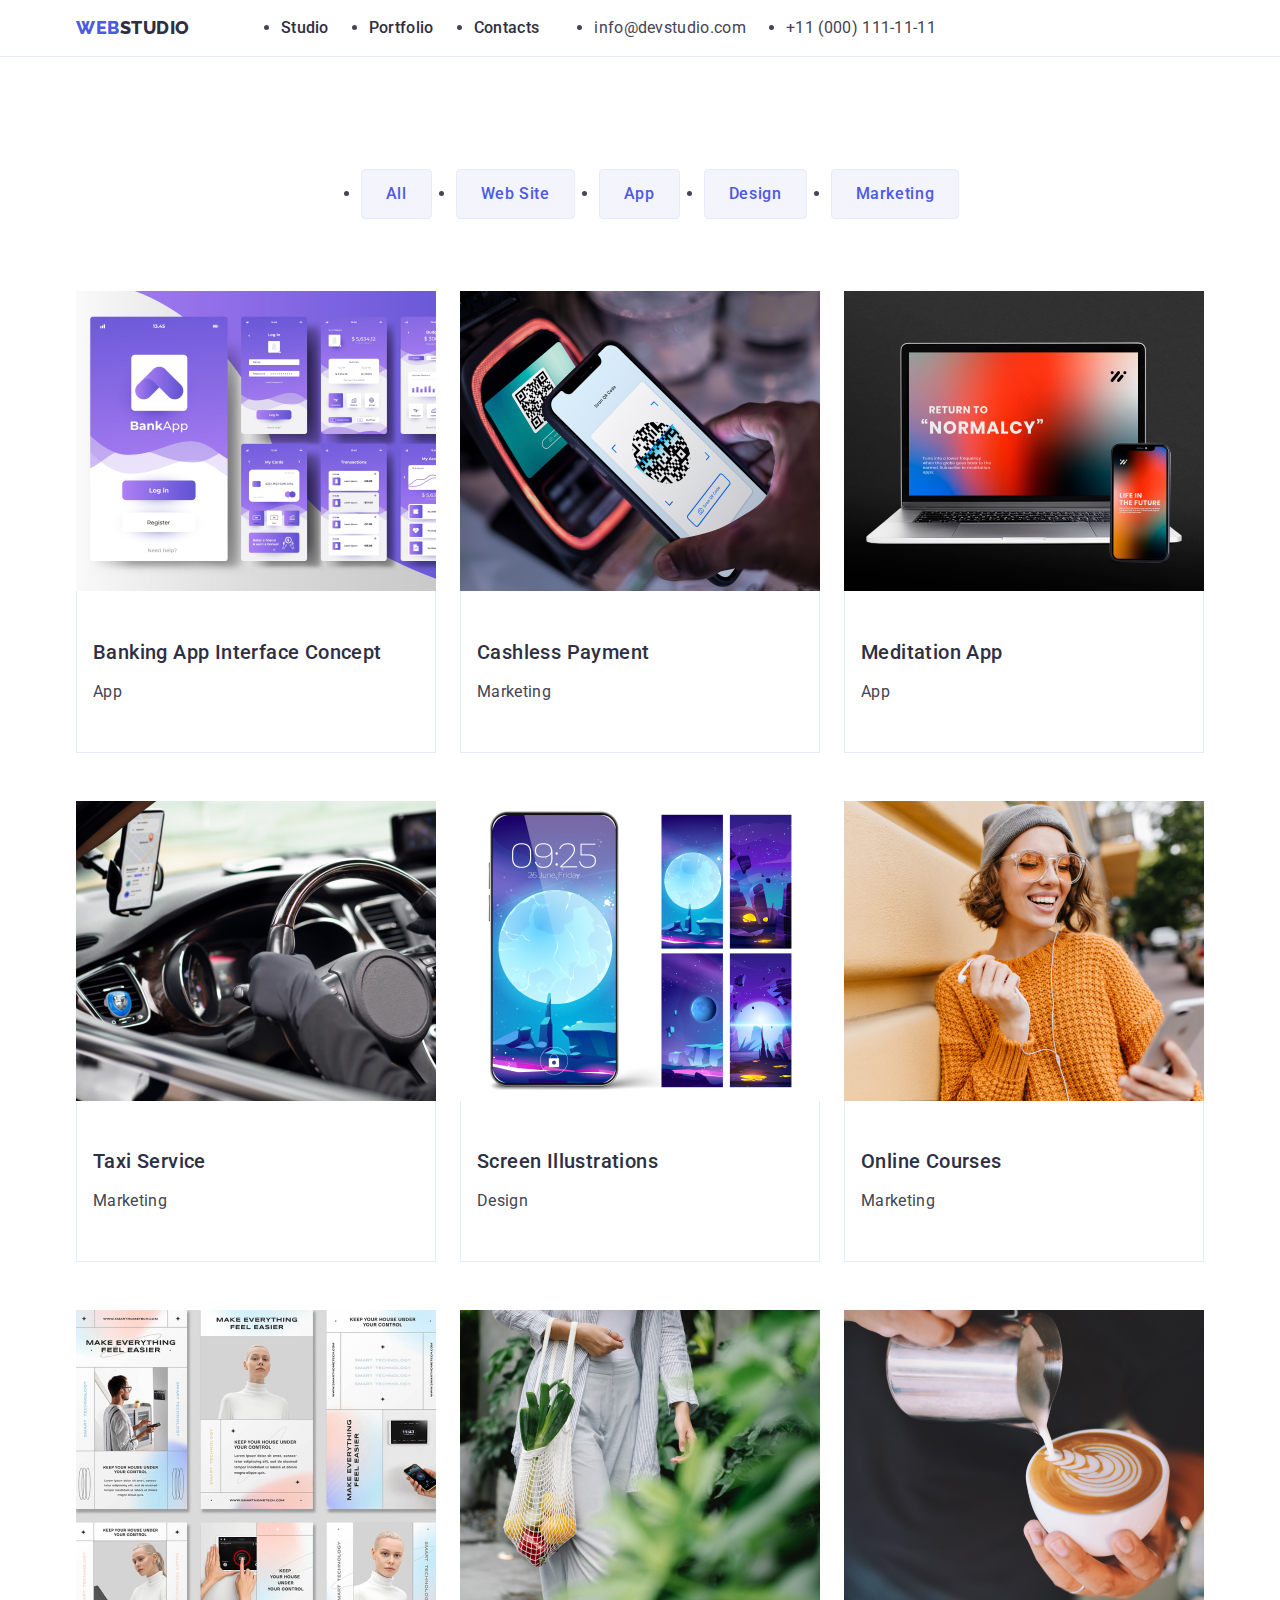
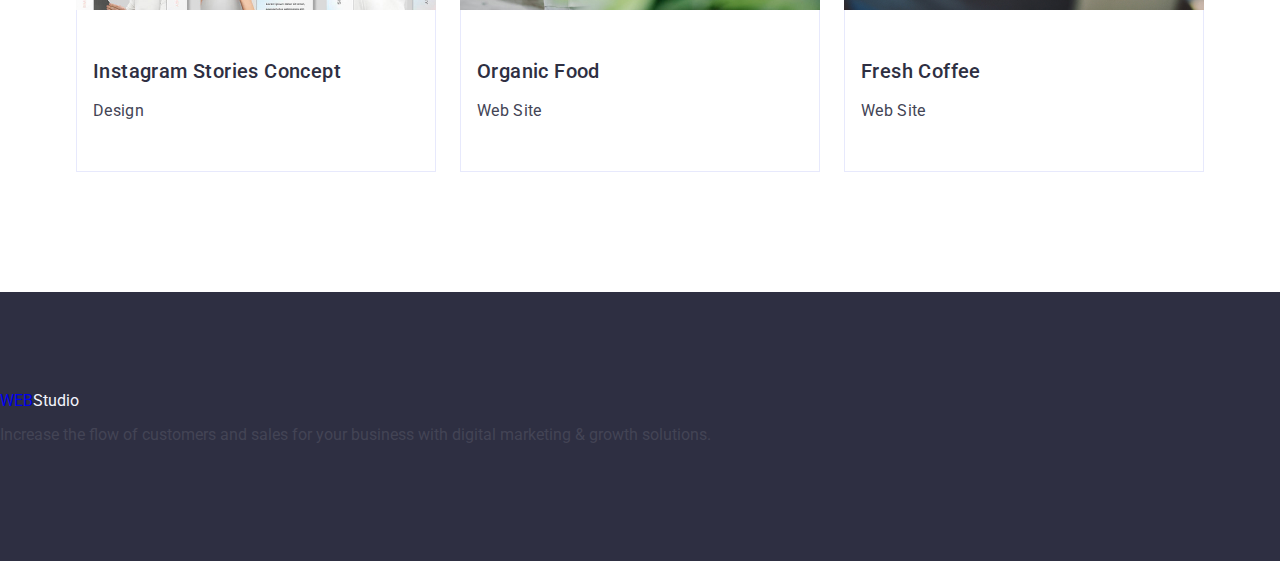
==== portfolio.html @ 9dbd106b "Initial commit" ====
<!DOCTYPE html>
<html lang="en">
<head>
    <meta charset="UTF-8">
    <meta name="viewport" content="width=device-width, initial-scale=1.0">
    <title>WebStudio</title>
    <link rel="preconnect" href="https://fonts.googleapis.com">
    <link rel="preconnect" href="https://fonts.gstatic.com" crossorigin>
    <link
        href="https://fonts.googleapis.com/css2?family=Raleway:wght@800&family=Roboto:wght@400;500;700;900&display=swap"
        rel="stylesheet">
    <link rel="stylesheet"
        href="https://cdnjs.cloudflare.com/ajax/libs/modern-normalize/2.0.0/modern-normalize.min.css" />
    <link rel="stylesheet" href="./css/styles.css">
</head>
<body>
    <header class="header-class">
        <div class="div-container-header container">
            <nav class="portfolio-nav">
            <a class="logo-style link logo-class" href="./index.html">Web<span class="header-logo-studio">Studio</span></a>
            <ul class="ul-list portfolio-ul">
                <li class="portfolio-list">
                    <a class="link-style link" href="./index.html"> Studio</a>
                </li>
                <li class="portfolio-list">
                    <a class="link-style link" href="./portfolio.html"> Portfolio</a>
                </li>
                <li class="portfolio-list">
                    <a class="link-style link" href=""> Contacts</a>
                </li>
            </ul>
        </nav>
        <address class="address portfolio-ul">
            <ul class="list-gap">
                <li>
                    <a class="address-link link" href="mailto:info@devstudio.com">info@devstudio.com</a>
                </li>
                <li>
                    <a class="address-link link" href="tel:+110001111111">+11 (000) 111-11-11</a>
                </li>
            </ul>
        </address>
    </div>
    </header>
    <main>
        <section class="portfolio-section">
            <div class="container">
            <h1 class="visually-hidden">Services</h1>
            <ul class="main-btn">
                <li><button class="profile-button" type="button">All</button></li>
                <li><button class="profile-button" type="button">Web Site</button></li>
                <li><button class="profile-button" type="button">App</button></li>
                <li><button class="profile-button" type="button">Design</button></li>
                <li><button class="profile-button" type="button">Marketing</button></li>
            </ul>
            <ul class="list btn btn-list">
                <li class="portfolio-list">
                    <a class="link service"><img src="./images/banking.jpg" alt="banking-app" width="360" />
                        <div class="portfolio-div">
                        <h2 class="service-description">Banking App Interface Concept</h2>
                        <p class="service-type">App</p>
                        </div>
                    </a>
                </li>
                <li class="portfolio-list">
                    <a class="link service"><img src="./images/cashless.jpg" alt="cashless-payment"
                            width="360" />
                        <div class="portfolio-div">
                        <h2 class="service-description">Cashless Payment</h2>
                        <p class="service-type">Marketing</p>
                        </div>
                    </a>
                </li>
                <li class="portfolio-list">
                    <a class="link service"><img src="./images/mediation.jpg" alt="mediation-app" width="360" />
                        <div class="portfolio-div">
                        <h2 class="service-description">Meditation App</h2>
                        <p class="service-type">App</p>
                        </div>
                    </a>
                </li>
                <li class="portfolio-list">
                    <a class="link service"><img src="./images/taxi.jpg" alt="taxi-service" width="360" />
                        <div class="portfolio-div">
                        <h2 class="service-description">Taxi Service</h2>
                        <p class="service-type">Marketing</p>
                        </div>
                    </a>
                </li>
                <li class="portfolio-list">
                    <a class="link service"><img src="./images/screen.jpg" alt="screen-illustrations"
                            width="360" />
                        <div class="portfolio-div">
                        <h2 class="service-description">Screen Illustrations</h2>
                        <p class="service-type">Design</p>
                        </div>
                    </a>
                </li>
                <li class="portfolio-list">
                    <a class="link service"><img src="./images/online.jpg" alt="online-courses" width="360" />
                        <div class="portfolio-div">
                        <h2 class="service-description">Online Courses</h2>
                        <p class="service-type">Marketing</p>
                        </div>
                    </a>
                </li>
                <li class="portfolio-list">
                    <a class="link service"><img src="./images/instagram.jpg" alt="instagram-stories"
                            width="360" />
                        <div class="portfolio-div">
                        <h2 class="service-description">Instagram Stories Concept</h2>
                        <p class="service-type">Design</p>
                        </div>
                    </a>
                </li>
                <li class="portfolio-list">
                    <a class="link service"><img src="./images/organic.jpg" alt="organic-food" width="360" />
                        <div class="portfolio-div">
                        <h2 class="service-description">Organic Food</h2>
                        <p class="service-type">Web Site</p>
                        </div>
                    </a>
                </li>
                <li class="portfolio-list">
                    <a class="link service"><img src="./images/fresh.jpg" alt="fresh-coffee" width="360" />
                        <div class="portfolio-div">
                        <h2 class="service-description">Fresh Coffee</h2>
                        <p class="service-type">Web Site</p>
                        </div>
                    </a>
                </li>
            </ul>
        </div>
        </section>
    </main>
    <footer class="footer">
        <a class="logo link" href="./index.html">WEB<span class="footer-logo-studio">Studio</span></a>
        <p class="footer-content">
            Increase the flow of customers and sales for your business with digital
            marketing & growth solutions.
        </p>
    </footer>
</body>

</html>
---- css/styles.css ----
/* CSS VARIABLES */
:root {
    --iris: #4d5ae5;
    --ocean: #404bbf;
    --navy-blue: #2e2f42;
    --green: ##31d0aa;
    --slate: #434455;
    --light-slate: #8e8f99;
    --cornflower: #e7e9fc;
    --cloud: #f4f4fd;
    --white: #ffffff;
    --dairy: #fcfcfc;
}

.{
        box-sizing: border-box;
        margin: 0;
        padding: 0;
    }

img {
    display: block;
    max-width: 100%;
    height: auto;
}

body{
color: var(--slate);
background-color:var(--white);
font-family:"Roboto",sans-serif;
}
/* GENERAL STYLES */
.logo-style {
    font-family: "Raleway", sans-serif;
    font-weight: 800;
    font-size: 18px;
    line-height: 1.17;
    letter-spacing: 0.03em;
    text-transform: uppercase;
    color: #4d5ae5;
}

.inside-logo {
    color: #2e2f42;
}

.link {
    text-decoration: none;
}

.address-style {
    font-style: normal;
    font-size: 16px;
    line-height: 1.5;
    letter-spacing: 0.02em;
    color: #434455;
}

.contact-info {
    font-style: normal;
}

:root {
    --white: #ffffff;
    --grey: #2e2f42;
    --light-grey: #434455;
    --light-blue: #4d5ae5;
    --light-blue-focus: #404bbf;
    --dirty-white: #f4f4fd;
}

/* .logo {
    font-family: "Raleway", sans-serif;
    font-weight: 800;
    font-size: 18px;
    line-height: 1.17;
    letter-spacing: 0.03em;
    text-transform: uppercase;
    color: var(--light-blue);
} */

.header-logo-studio {
    color: var(--grey);
}

.list {
    list-style: none;
    display: flex;
    gap: 24px;
}

nav li a:first-child {
    font-weight: 500;
    font-size: 16px;
    line-height: 1.5;
    letter-spacing: 0.02em;
    color: var(--grey);
}

nav li a:first-child:hover,
nav li a:first-child:focus {
    color: var(--light-blue-focus);
}

.link {
    text-decoration: none;
}

.address {
    font-style: normal;
}

.address a {
    font-size: 16px;
    line-height: 1.5;
    letter-spacing: 0.02em;
    color: var(--light-grey);
}

.address a:hover,
.address a:focus {
    color: var(--light-blue-focus);
}
/******** checking header *********/
.header {
    border-bottom: 1px solid var(--cornflower, #e7e9fc);
}

.div-container-header{
    display: flex;  
}

.container{
    width: 1158px;
    margin: 0 auto;
    padding: 0 15px;
}

.header-nav{
    align-items:center;
    display: flex;
}

.logo-link{
    margin-right: 76px;
}

.menu-list{
    display: flex;
    gap: 40px;
    margin-right: 76px;
}

.link-class{
    padding: 24px 0;
    display: flex;
    gap: 40px;
}

.header-ul-list{
    display: flex;
    gap: 40px;
}

/******** firts section *********/
.firts-section {
    background-color: #2e2f42;
    padding: 188px 0;
}

.firts-header{
    font-size: 56px;
    line-height: 1.07;
    text-align: center;
    letter-spacing: 0.02em;
    color: #ffffff;
    max-width: 496px;    
}

.first-section-button {
    background-color:#4D5AE5;
    display: block;
    min-width: 169px;
    height: 56px;
    border: none;
    background-color: var(--iris);
    border-radius: 4px;
}

.first-section-button {
    font-family: "Roboto",sans-serif;
    font-weight: 500;
    font-size: 16px;
    line-height: 1.5;
    letter-spacing: 0.04em;
    color: #ffffff;
    cursor: pointer;
}

.first-section-button:hover,
.first-section-button:focus {
    background-color: #404BBF
}
/******** second section *********/
.section-two-list-header {
    font-weight: 500;
    font-size: 20px;
    line-height: 1.2;
    letter-spacing: 0.02em;
    color: #2e2f42;
    margin-bottom: 8px;
}

.section-two-list {
    font-size: 16px;
    line-height: 1.5;
    letter-spacing: 0.02em;
    color: var(--#434455);
}

.section-two-list{
    flex-basis: calc((100% - 3 * 24px) / 4);
}

.second-section{
    padding: 120px 0; 
}

.visually-hidden {
    position: absolute;
    width: 1px;
    height: 1px;
    margin: -1px;
    border: 0;
    padding: 0;

    white-space: nowrap;
    clip-path: inset(100%);
    clip: rect(0 0 0 0);
    overflow: hidden;
}


/******** third section list *********/
.third-header {
    font-size: 36px;
    line-height: 1.11;
    text-align: center;
    text-transform: capitalize;
    color: #2e2f42;
    margin-bottom: 72px;
}

.second-section {
    padding-bottom: 120px;
}

.third-class-list {
    margin-bottom: 72px;
    display: flex;
    gap: 24px;
    margin: 0;
    padding: 0;
}

.third-list {
    flex-basis: calc((100% - 48px) / 3);
}
/******** fourth section *********/
.fourth-section {
    background-color: #F4F4FD;
}

.section-four-header {
    font-size: 36px;
    line-height: 1.11;
    text-align: center;
    letter-spacing: 0.02em;
    text-transform: capitalize;
    color: var(--grey);
    margin-bottom: 72px;
    border-radius: (0px 0px 4px 4px);

}

.section-class-list{
    display: flex;
    gap: 24px;
    margin: 0;
    padding: 0;
}

.section-four-list {
        background-color: #FFFFFF;
        border-radius: 0px 0px 4px 4px;
        flex-basis: calc((100% - 3 * 24px) / 4);
        box-shadow: 0px 1px 6px rgba(46, 47, 66, 0.08), 
        0px 1px 1px rgba(46, 47, 66, 0.16), 0px 2px 1px rgba(46, 47, 66, 0.08);
    }

.section-four-div {
    padding: 32px 0;
}


.list {
    list-style: none;
    margin: 0;
    padding: 0;
}

.section-four-list-header {
    font-weight: 500;
    font-size: 20px;
    line-height: 1.2;
    letter-spacing: 0.02em;
    color: var(--grey);
    text-align: center;
    margin-bottom: 8px;
}

.section-four {
    font-size: 16px;
    line-height: 1.5;
    letter-spacing: 0.02em;
    color: var(--light-grey);
    text-align: center;
}

/******** footer *********/

.footer {
    background-color: var(--navy-blue);
    padding: 100px 0;
}

.inside-logo {
    color: #f4f4fd;
}

.footer-paragraph {
    line-height: 1.5;
    color: var(--cloud);
    letter-spacing: 0.02em;
    max-width: 264px;
}

.footer-link{
    display: inline-block;
    margin-bottom: 16px;
}

/**** portfolio ****/

.header-class{
    border-bottom: 1px solid #e7e9fc;
}

.ul-list {
    width: 1158;
    margin: 0 auto;
    padding: 0 15px;
}

.portfolio-nav {
    display: flex;
    align-items: center;
}

.portfolio-ul {
    display: flex;
    gap: 40px;
}



/**** portfolio main ****/

.portfolio-section {
    padding: 96px 0 120px 0;
}

.link-style{
    padding: 24px 0;
    gap: 40px;

}

.main-btn {
    display: flex;
    justify-content: center;
    gap: 24px;
    margin-bottom: 72px;
}

.btn {
    display: flex;
    flex-wrap: wrap;
    column-gap: 24px;
    row-gap: 48px;
}

/* .btn-list{
    gap: 40px;
} */

.list-gap{
    display: flex;
    gap: 40px;
}

.portfolio-list{
    width: calc((100% - 48px) / 3);
}

.portfolio-div{
    padding: 32px 16px;
    border: 1px solid var(--cornflower);
    border-top: none;
}

.logo-class {
    margin-right: 76px;
    gap: 40px;
}


.portfolio-body{
    font-family: "Roboto", sans-serif;
    color: var(--slate);
}

.portfolio-logo{
    font-family: "Roboto", sans-serif;
    font-weight: 800;
    font-size:18px;
    line-height:1.17;
    letter-spacing: 0.03em;
    text-transform: uppercase;
    color: var(--iris);
    text-decoration: none;
}

.header-logo-studio {
    color: var(--navy-blue);
}

.portfolio-list-one{
    font-weight: 500;
    font-size: 16px;
    line-height: 1.5;
    letter-spacing: 0.02em;
    color: var(--navy-blue);
    text-decoration: none;
}

.portfolio-list-one:hover ,
.portfolio-list-two{
    color: #404bbf;
}

.portfolio-list-one:focus
.portfolio-list-two{
    color: #404bbf;
}

.portfolio-list-two{
    font-size: 16px;
    line-height: 1.5;
    letter-spacing: 0.02em;
    color: var(--navy-blue);
    text-decoration: none; 
}

.profile-button {
    font-family: "Roboto", sans-serif;
    font-weight: 500;
    font-size: 16px;
    line-height: 1.5;
    letter-spacing: 0.04em;
    color: var(--light-blue);
    background-color: var(--dirty-white);
    padding: 12px 24px;
    border: 1px solid var(--cornflower);
    border-radius: 4px;
}



.profile-button:hover,
.profile-button:focus {
    color: var(--white);
    background-color: var(--light-blue-focus);
    cursor: pointer;
    border: 1px solid transparent;
}

/* .service {
    text-decoration: none;
    column-gap: 24px;
    row-gap: 48px;
} */

.service-description {
    font-weight: 500;
    font-size: 20px;
    line-height: 1.2;
    letter-spacing: 0.02em;
    color: var(--grey);
    margin-bottom: 8px;
}

.service-type {
    font-size: 16px;
    line-height: 1.5;
    letter-spacing: 0.02em;
    color: var(--light-grey);
}

.footer-logo-studio{
    color:#f4f4fd;
}


/* .list a:hover { */
    /* color: #404bbf; */
/* } */
/*  */
/* .link:focus { */
    /* color: #404BBF; */
/* } */
/*  */

/* } */
/*  */
/* .list-style-none { */
    /* list-style: none; */
/* } */
/*  */
/* .list li { */
    /* margin-right: 15px; */
/* } */
/*  */
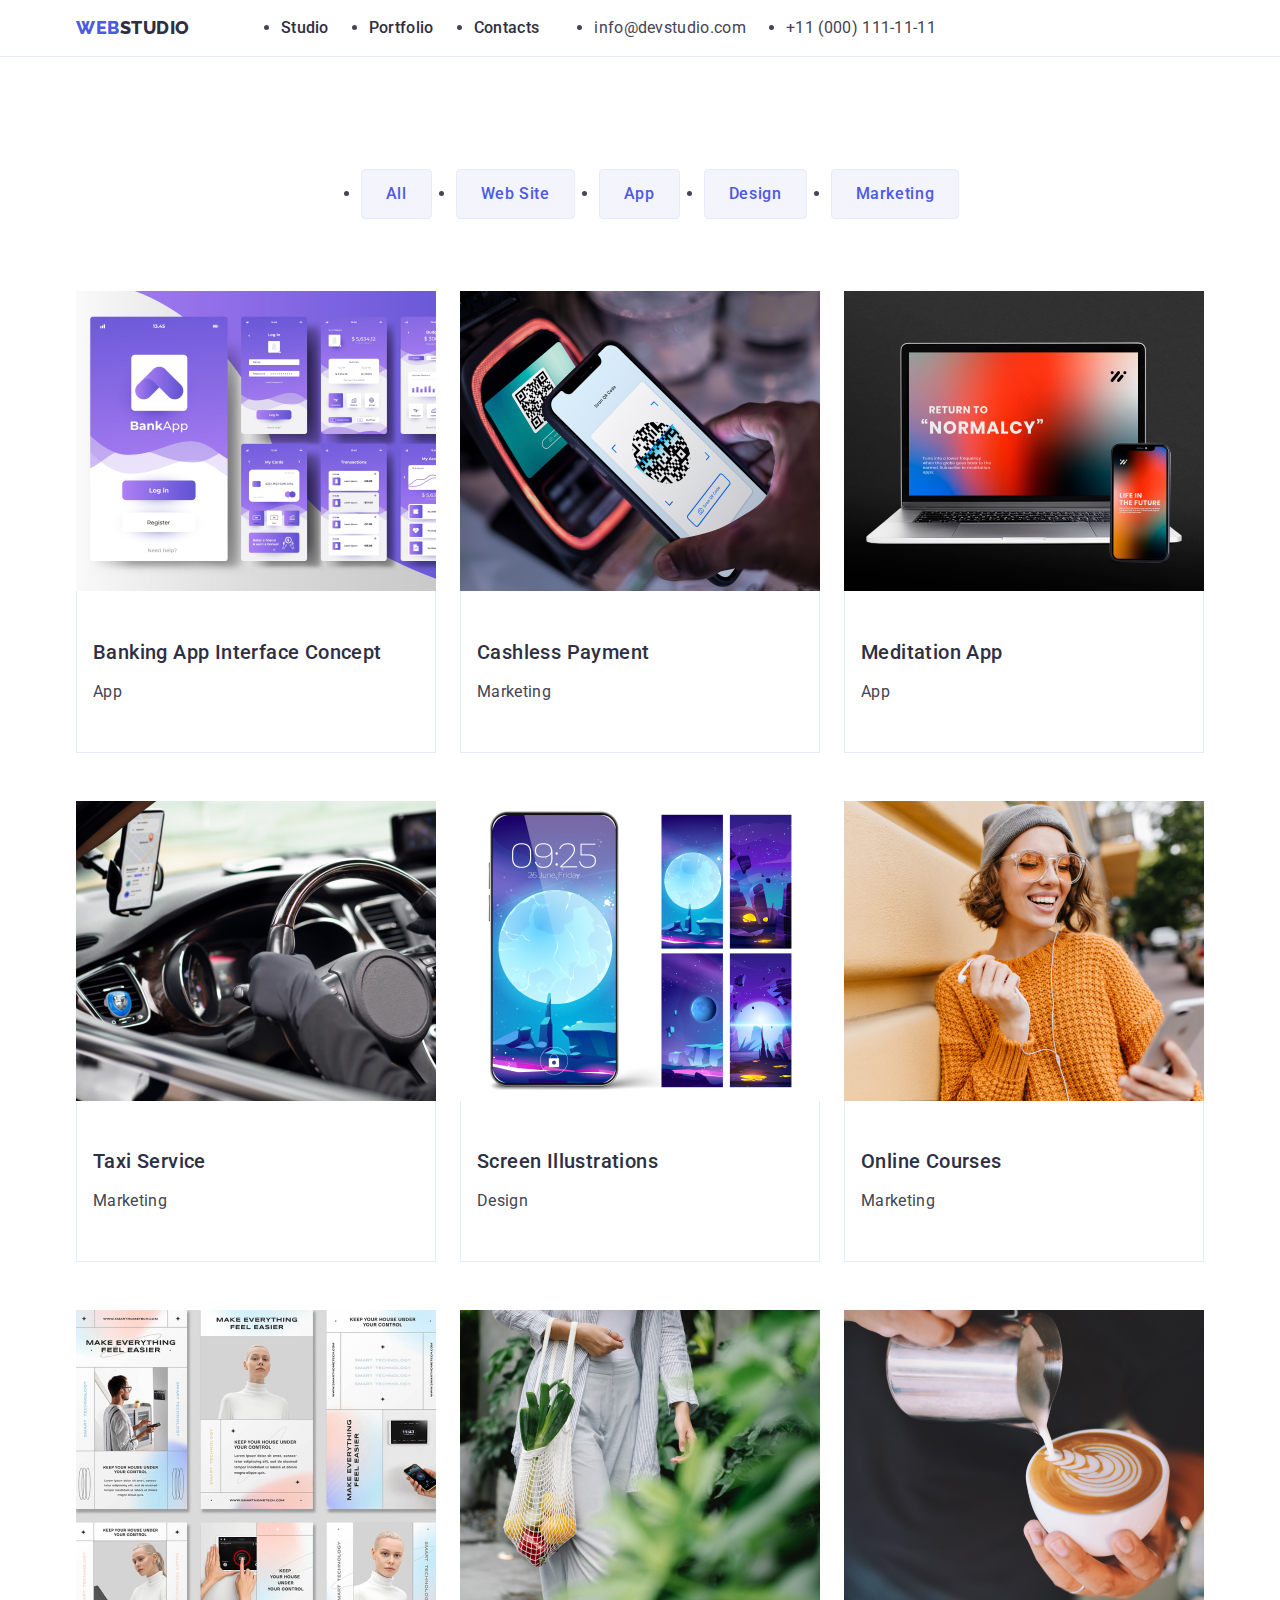
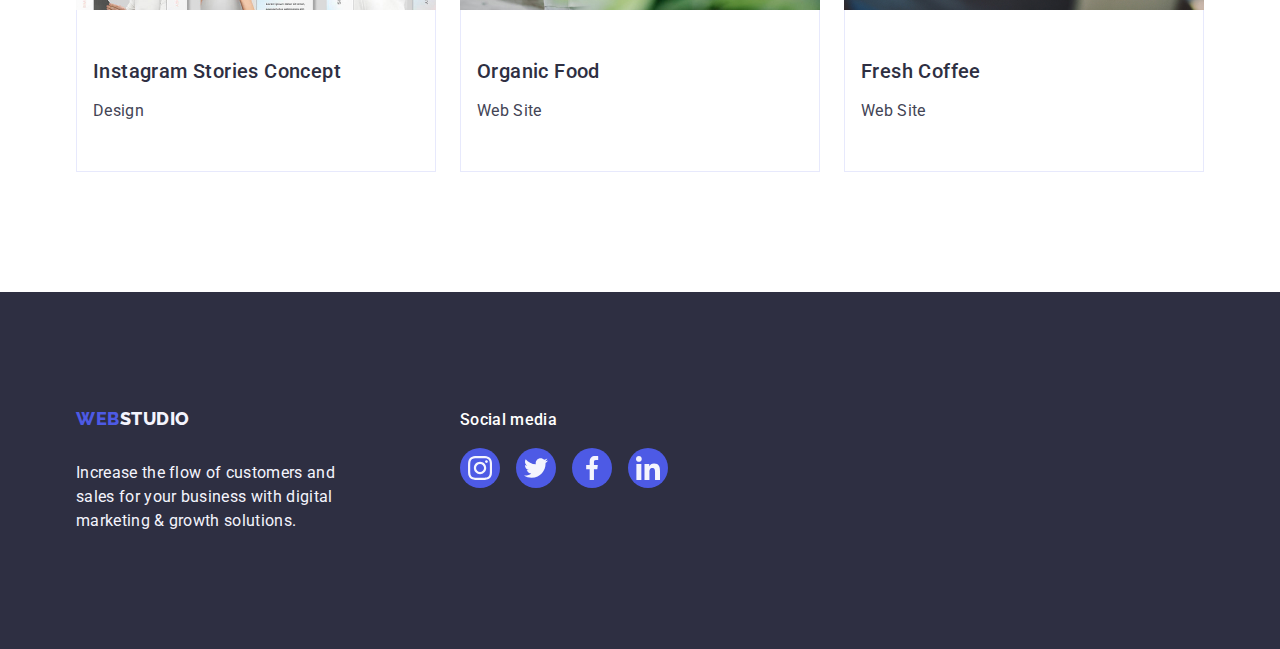
==== commit 14db4e19: "portfolio reuse footer from index" ====
--- a/portfolio.html
+++ b/portfolio.html
@@ -134,12 +134,58 @@
         </section>
     </main>
     <footer class="footer">
-        <a class="logo link" href="./index.html">WEB<span class="footer-logo-studio">Studio</span></a>
-        <p class="footer-content">
-            Increase the flow of customers and sales for your business with digital
-            marketing & growth solutions.
-        </p>
+        <div class="container">
+            <div class="wrapper">
+                <a class="logo-style link logo footer-link" href="./index.html">Web<span
+                        class="inside-logo">Studio</span></a>
+                <p class="footer-paragraph">
+                    Increase the flow of customers and sales for your business with digital
+                    marketing & growth solutions.
+                </p>
+            </div>
+            <div>
+                <p class="footer-socmed-header">Social media</p>
+                <ul class="list footer-socmed">
+                    <!-- Instagram Icon -->
+                    <li class="footer-socmed-icon">
+                        <a href="" class="footer-socmed-link">
+                            <svg class="footer-socmed-svg" xmlns="http://www.w3.org/2000/svg" width="24" height="24">
+                                <use href="./images/icons.svg#instagram-footer"></use>
+                            </svg>
+                        </a>
+                    </li>
+    
+                    <!-- Twitter Icon -->
+                    <li class="footer-socmed-icon">
+                        <a href="" class="footer-socmed-link">
+                            <svg class="footer-socmed-svg" xmlns="http://www.w3.org/2000/svg" width="24" height="24">
+                                <use href="./images/icons.svg#twitter-footer"></use>
+                            </svg>
+                        </a>
+                    </li>
+    
+                    <!-- Facebook Icon -->
+                    <li class="footer-socmed-icon">
+                        <a href="" class="footer-socmed-link">
+                            <svg class="footer-socmed-svg" xmlns="http://www.w3.org/2000/svg" width="24" height="24">
+                                <use href="./images/icons.svg#facebook-footer"></use>
+                            </svg>
+                        </a>
+                    </li>
+    
+                    <!-- LinkedIn Icon -->
+                    <li class="footer-socmed-icon">
+                        <a href="" class="footer-socmed-link">
+                            <svg class="footer-socmed-svg" xmlns="http://www.w3.org/2000/svg" width="24" height="24">
+                                <use href="./images/icons.svg#linkedin-footer"></use>
+                            </svg>
+                        </a>
+                    </li>
+                </ul>
+            </div>
+        </div>
+    
     </footer>
-</body>
-
-</html>+    </body>
+    
+    </html>--- a/css/styles.css
+++ b/css/styles.css
@@ -12,6 +12,16 @@
     --dairy: #fcfcfc;
 }
 
+:root {
+    --white: #ffffff;
+    --grey: #2e2f42;
+    --light-grey: #434455;
+    --light-blue: #4d5ae5;
+    --light-blue-focus: #404bbf;
+    --dirty-white: #f4f4fd;
+}
+
+
 .{
         box-sizing: border-box;
         margin: 0;
@@ -60,25 +70,6 @@
     font-style: normal;
 }
 
-:root {
-    --white: #ffffff;
-    --grey: #2e2f42;
-    --light-grey: #434455;
-    --light-blue: #4d5ae5;
-    --light-blue-focus: #404bbf;
-    --dirty-white: #f4f4fd;
-}
-
-/* .logo {
-    font-family: "Raleway", sans-serif;
-    font-weight: 800;
-    font-size: 18px;
-    line-height: 1.17;
-    letter-spacing: 0.03em;
-    text-transform: uppercase;
-    color: var(--light-blue);
-} */
-
 .header-logo-studio {
     color: var(--grey);
 }
@@ -124,6 +115,9 @@
 /******** checking header *********/
 .header {
     border-bottom: 1px solid var(--cornflower, #e7e9fc);
+    box-shadow: 0px 2px 1px rgba(46, 47, 66, 0.08),
+            0px 1px 1px rgba(46, 47, 66, 0.16), 
+            0px 1px 6px rgba(46, 47, 66, 0.08);
 }
 
 .div-container-header{
@@ -166,6 +160,14 @@
 .firts-section {
     background-color: #2e2f42;
     padding: 188px 0;
+/** HW4 **/
+    background-image: linear-gradient(rgba(46, 47, 66, 0.7),
+     rgba(46, 47, 66, 0.7)),
+    url(../images/hero-img.jpg);
+    background-repeat: no-repeat, no-repeat;
+    background-position: center, center;
+    background-size: cover;
+    max-width: 1440px;
 }
 
 .firts-header{
@@ -240,6 +242,16 @@
     overflow: hidden;
 }
 
+/* HW4 */
+.icon-container {
+    display: flex;
+    align-items: center;
+    justify-content: center;
+    height: 112px;
+    background-color: var(--cloud);
+    border-radius: 4px;
+    margin-bottom: 8px;
+}
 
 /******** third section list *********/
 .third-header {
@@ -327,6 +339,84 @@
     text-align: center;
 }
 
+/* HW4 */
+/* fourth section */
+.socmed-info {
+    display: flex;
+    justify-content: center;
+    gap: 24px;
+}
+
+.socmed-link {
+    width: 100%;
+    height: 100%;
+    background-color: var(--iris);
+    border-radius: 50%;
+    display: flex;
+    align-items: center;
+    justify-content: center;
+}
+
+.socmed-link:hover,
+.socmed-link:focus {
+    background-color: var(--ocean);
+}
+
+.socmed-icon {
+    fill: var(--cloud);
+}
+
+.socmed-items {
+    width: 40px;
+    height: 40px;
+}
+
+/* HW4 */
+/* Fifth Section */
+
+.fifth-section {
+    padding: 120px 0;
+}
+
+.H4-container{
+    display: flex;
+    align-items: baseline;  
+}
+
+.customer {
+    display: flex;
+    gap: 24px;
+}
+
+.customer-list {
+    width: calc((100% - 120px) / 6);
+    height: 88px;
+}
+
+.customer-link {
+    width: 100%;
+    height: 100%;
+    border: 1px solid var(--light-slate);
+    border-radius: 4px;
+    display: flex;
+    align-items: center;
+    justify-content: center;
+    color: var(--light-slate);
+}
+
+.customer-link:hover,
+.customer-link:focus {
+    border-color: var(--ocean);
+    color: var(--ocean);
+}
+
+.customer-icon {
+    fill: currentColor;
+}
+
+/* .line291 {
+    margin-bottom: 72px;
+} */
 /******** footer *********/
 
 .footer {
@@ -343,11 +433,61 @@
     color: var(--cloud);
     letter-spacing: 0.02em;
     max-width: 264px;
+    margin-bottom: 16x;
 }
 
 .footer-link{
     display: inline-block;
     margin-bottom: 16px;
+}
+
+/* hw4 footer socmed */
+
+.footer>.container {
+    display: flex;
+    align-items: baseline;
+}
+
+.wrapper {
+    margin-right: 120px;
+}
+
+.footer-socmed-header {
+    font-weight: 500;
+    font-size: 16px;
+    line-height: 1.5;
+    letter-spacing: 0.02em;
+    color: var(--white);
+    margin-bottom: 16px;
+}
+
+.footer-socmed {
+    display: flex;
+    gap: 16px;
+}
+
+.footer-socmed-icon {
+    width: 40px;
+    height: 40px;
+}
+
+.footer-socmed-link {
+    width: 100%;
+    height: 100%;
+    background-color: var(--iris);
+    border-radius: 50%;
+    display: flex;
+    align-items: center;
+    justify-content: center;
+}
+
+.footer-socmed-link:hover,
+.footer-socmed-link:focus {
+    background-color: #31d0aa;
+}
+
+.footer-socmed-svg {
+    fill: var(--cloud);
 }
 
 /**** portfolio ****/
@@ -371,6 +511,9 @@
     display: flex;
     gap: 40px;
 }
+
+
+
 
 
 
@@ -493,13 +636,12 @@
     background-color: var(--light-blue-focus);
     cursor: pointer;
     border: 1px solid transparent;
-}
-
-/* .service {
-    text-decoration: none;
-    column-gap: 24px;
-    row-gap: 48px;
-} */
+/* HW4 */
+    box-shadow: 0px 3px 1px rgba(0, 0, 0, 0.1), 0px 2px 1px rgba(0, 0, 0, 0.08),
+        0px 2px 2px rgba(0, 0, 0, 0.12);
+
+}
+
 
 .service-description {
     font-weight: 500;
@@ -522,22 +664,3 @@
 }
 
 
-/* .list a:hover { */
-    /* color: #404bbf; */
-/* } */
-/*  */
-/* .link:focus { */
-    /* color: #404BBF; */
-/* } */
-/*  */
-
-/* } */
-/*  */
-/* .list-style-none { */
-    /* list-style: none; */
-/* } */
-/*  */
-/* .list li { */
-    /* margin-right: 15px; */
-/* } */
-/*  */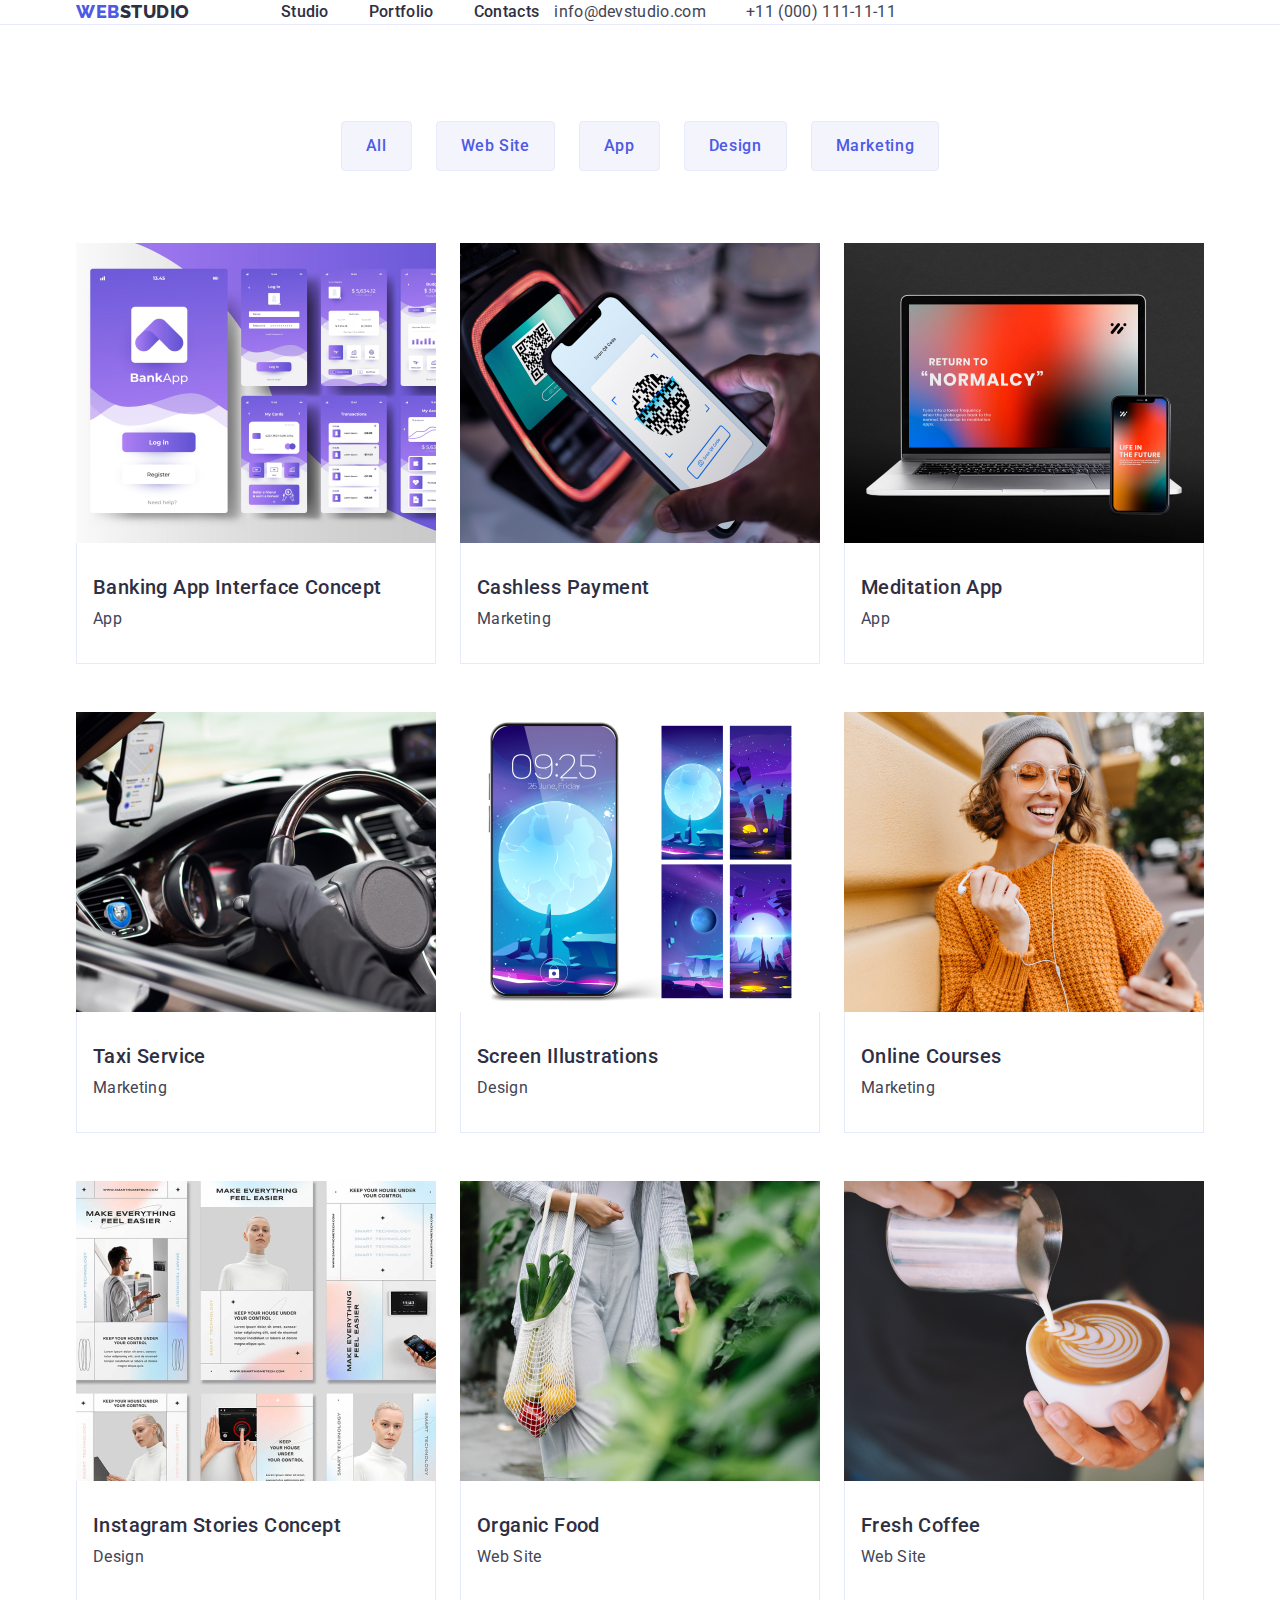
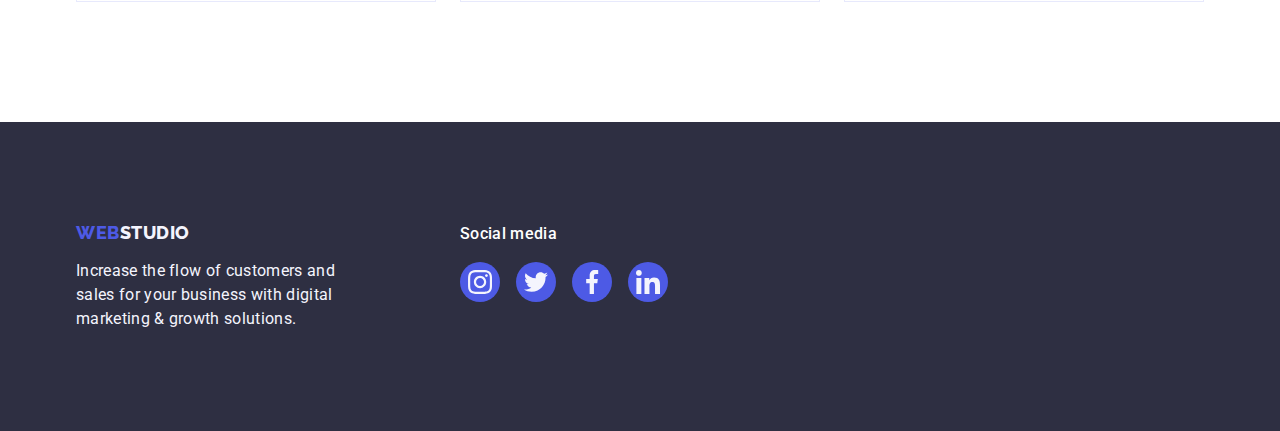
==== commit 553b1cda: ".service:hover, .service:focus" ====
--- a/portfolio.html
+++ b/portfolio.html
@@ -55,7 +55,7 @@
             </ul>
             <ul class="list btn btn-list">
                 <li class="portfolio-list">
-                    <a class="link service"><img src="./images/banking.jpg" alt="banking-app" width="360" />
+                    <a href="#" class="link service"><img src="./images/banking.jpg" alt="banking-app" width="360" />
                         <div class="portfolio-div">
                         <h2 class="service-description">Banking App Interface Concept</h2>
                         <p class="service-type">App</p>
@@ -63,7 +63,7 @@
                     </a>
                 </li>
                 <li class="portfolio-list">
-                    <a class="link service"><img src="./images/cashless.jpg" alt="cashless-payment"
+                    <a href="#" class="link service"><img src="./images/cashless.jpg" alt="cashless-payment"
                             width="360" />
                         <div class="portfolio-div">
                         <h2 class="service-description">Cashless Payment</h2>
@@ -72,7 +72,7 @@
                     </a>
                 </li>
                 <li class="portfolio-list">
-                    <a class="link service"><img src="./images/mediation.jpg" alt="mediation-app" width="360" />
+                    <a href="#" class="link service"><img src="./images/mediation.jpg" alt="mediation-app" width="360" />
                         <div class="portfolio-div">
                         <h2 class="service-description">Meditation App</h2>
                         <p class="service-type">App</p>
@@ -80,7 +80,7 @@
                     </a>
                 </li>
                 <li class="portfolio-list">
-                    <a class="link service"><img src="./images/taxi.jpg" alt="taxi-service" width="360" />
+                    <a href="#" class="link service"><img src="./images/taxi.jpg" alt="taxi-service" width="360" />
                         <div class="portfolio-div">
                         <h2 class="service-description">Taxi Service</h2>
                         <p class="service-type">Marketing</p>
@@ -88,7 +88,7 @@
                     </a>
                 </li>
                 <li class="portfolio-list">
-                    <a class="link service"><img src="./images/screen.jpg" alt="screen-illustrations"
+                    <a href="#" class="link service"><img src="./images/screen.jpg" alt="screen-illustrations"
                             width="360" />
                         <div class="portfolio-div">
                         <h2 class="service-description">Screen Illustrations</h2>
@@ -97,7 +97,7 @@
                     </a>
                 </li>
                 <li class="portfolio-list">
-                    <a class="link service"><img src="./images/online.jpg" alt="online-courses" width="360" />
+                    <a href="#" class="link service"><img src="./images/online.jpg" alt="online-courses" width="360" />
                         <div class="portfolio-div">
                         <h2 class="service-description">Online Courses</h2>
                         <p class="service-type">Marketing</p>
@@ -105,7 +105,7 @@
                     </a>
                 </li>
                 <li class="portfolio-list">
-                    <a class="link service"><img src="./images/instagram.jpg" alt="instagram-stories"
+                    <a href="#" class="link service"><img src="./images/instagram.jpg" alt="instagram-stories"
                             width="360" />
                         <div class="portfolio-div">
                         <h2 class="service-description">Instagram Stories Concept</h2>
@@ -114,7 +114,7 @@
                     </a>
                 </li>
                 <li class="portfolio-list">
-                    <a class="link service"><img src="./images/organic.jpg" alt="organic-food" width="360" />
+                    <a href="#" class="link service"><img src="./images/organic.jpg" alt="organic-food" width="360" />
                         <div class="portfolio-div">
                         <h2 class="service-description">Organic Food</h2>
                         <p class="service-type">Web Site</p>
@@ -122,7 +122,7 @@
                     </a>
                 </li>
                 <li class="portfolio-list">
-                    <a class="link service"><img src="./images/fresh.jpg" alt="fresh-coffee" width="360" />
+                    <a href="#" class="link service"><img src="./images/fresh.jpg" alt="fresh-coffee" width="360" />
                         <div class="portfolio-div">
                         <h2 class="service-description">Fresh Coffee</h2>
                         <p class="service-type">Web Site</p>
--- a/css/styles.css
+++ b/css/styles.css
@@ -21,8 +21,10 @@
     --dirty-white: #f4f4fd;
 }
 
-
-.{
+li {
+    list-style: none;}
+
+* {
         box-sizing: border-box;
         margin: 0;
         padding: 0;
@@ -290,9 +292,8 @@
     letter-spacing: 0.02em;
     text-transform: capitalize;
     color: var(--grey);
+    border-radius: (0px 0px 4px 4px);
     margin-bottom: 72px;
-    border-radius: (0px 0px 4px 4px);
-
 }
 
 .section-class-list{
@@ -642,6 +643,17 @@
 
 }
 
+.service {
+    display: block;
+}
+
+.service:hover,
+.service:focus {
+    box-shadow:
+        0px 1px 6px rgba(46, 47, 66, 0.08),
+        0px 1px 1px rgba(46, 47, 66, 0.16),
+        0px 2px 1px rgba(46, 47, 66, 0.08);
+}
 
 .service-description {
     font-weight: 500;
